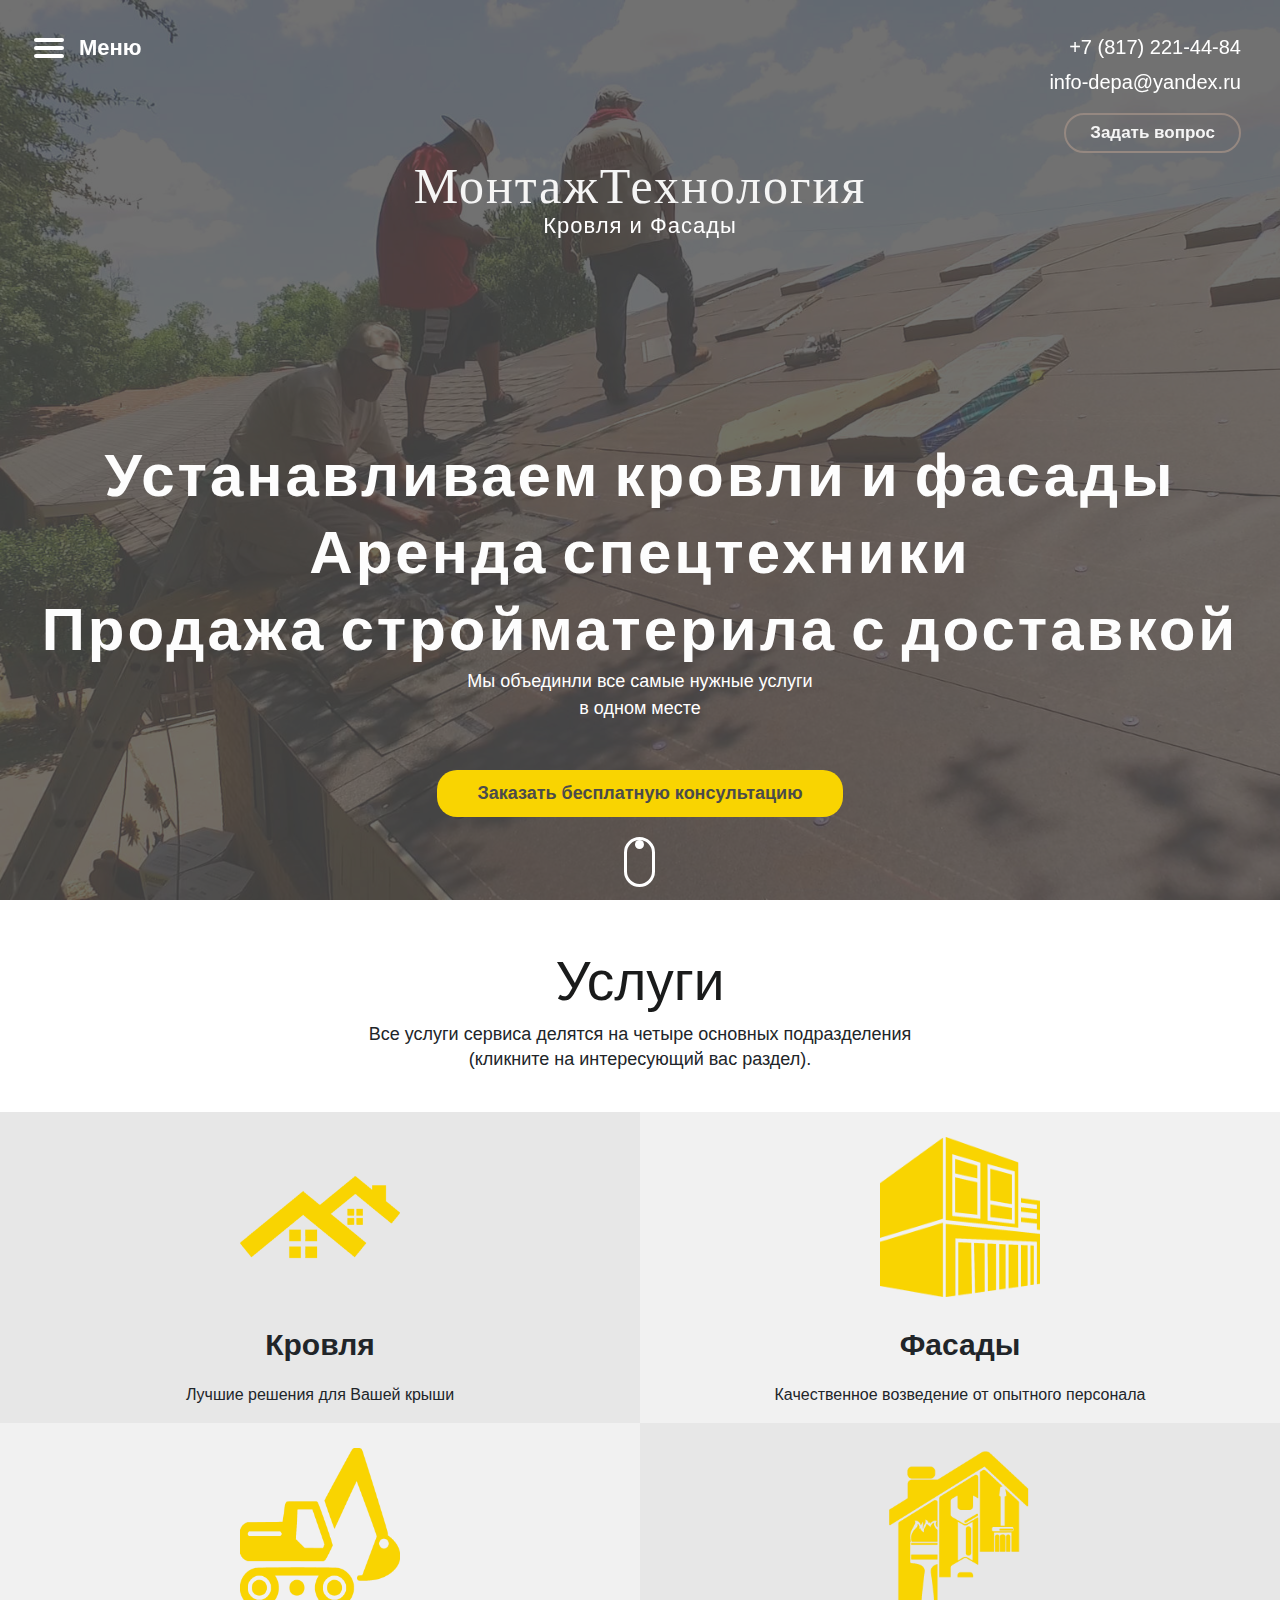
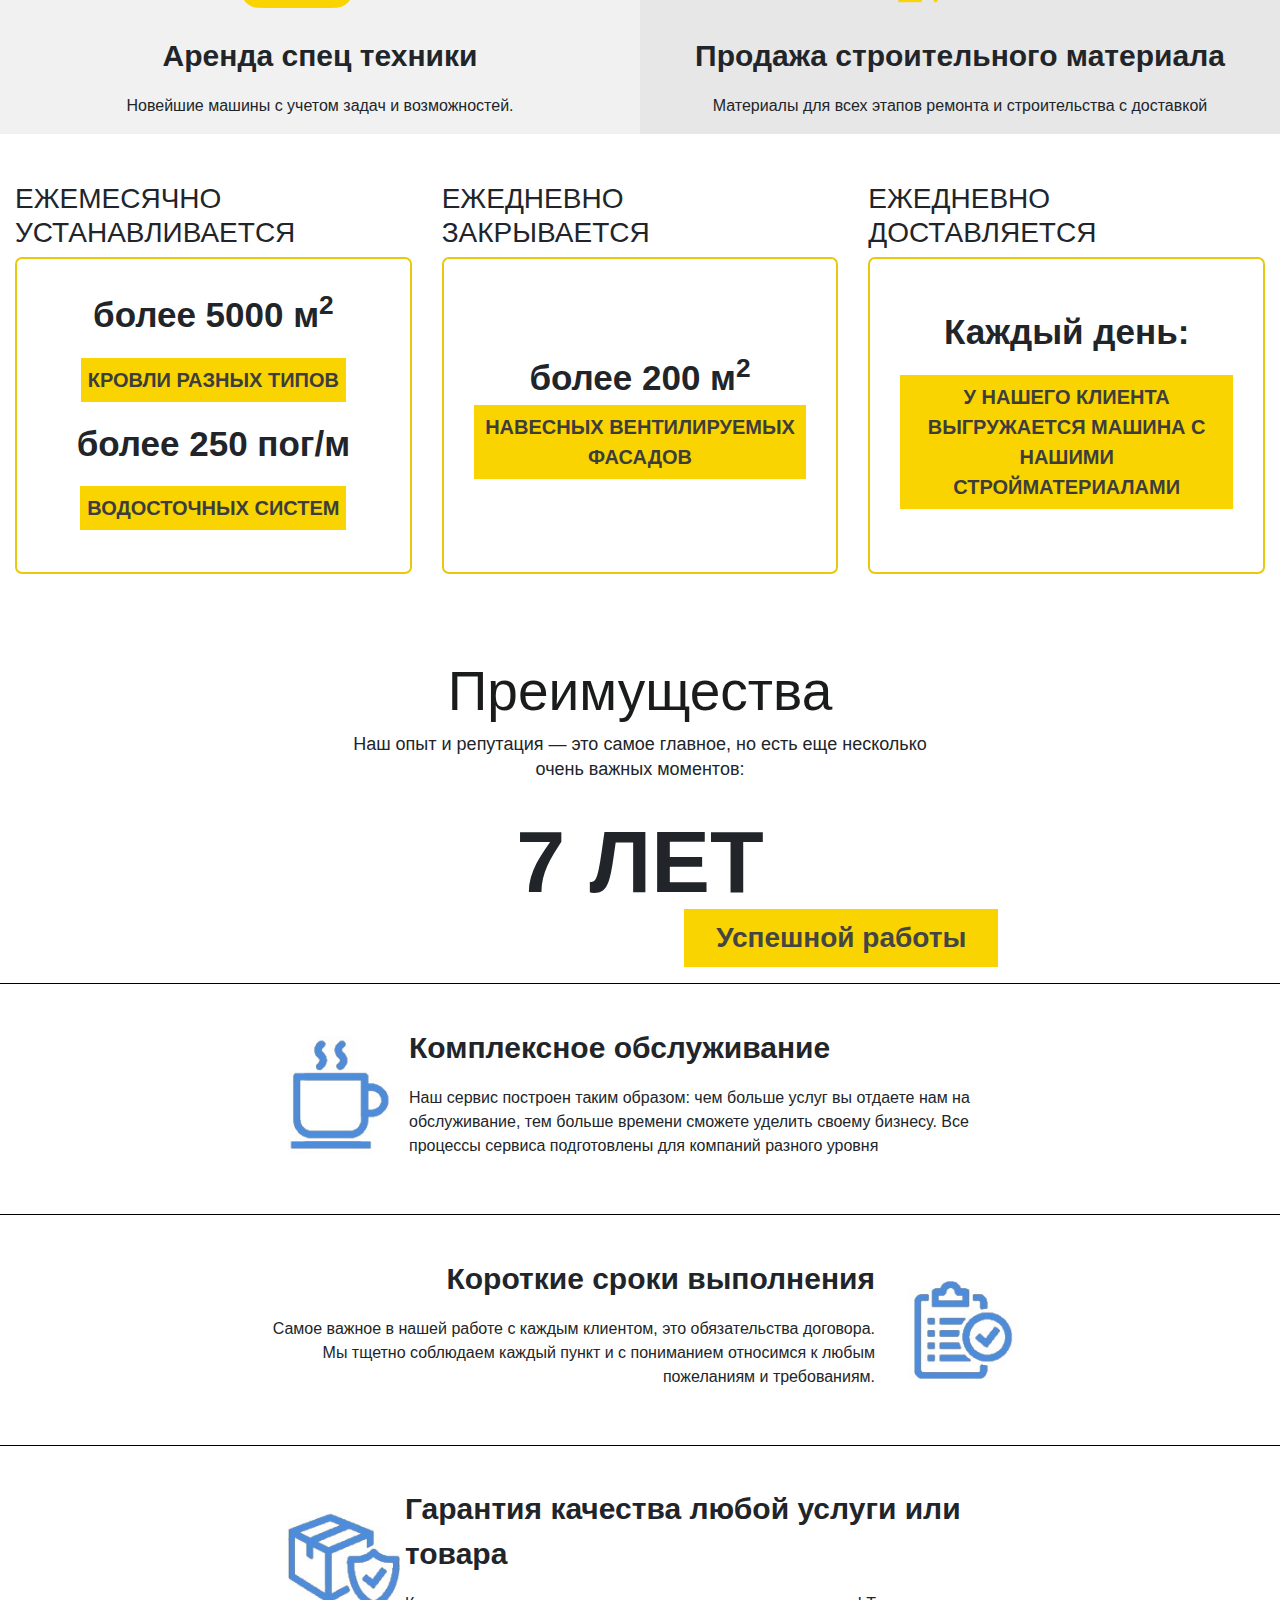
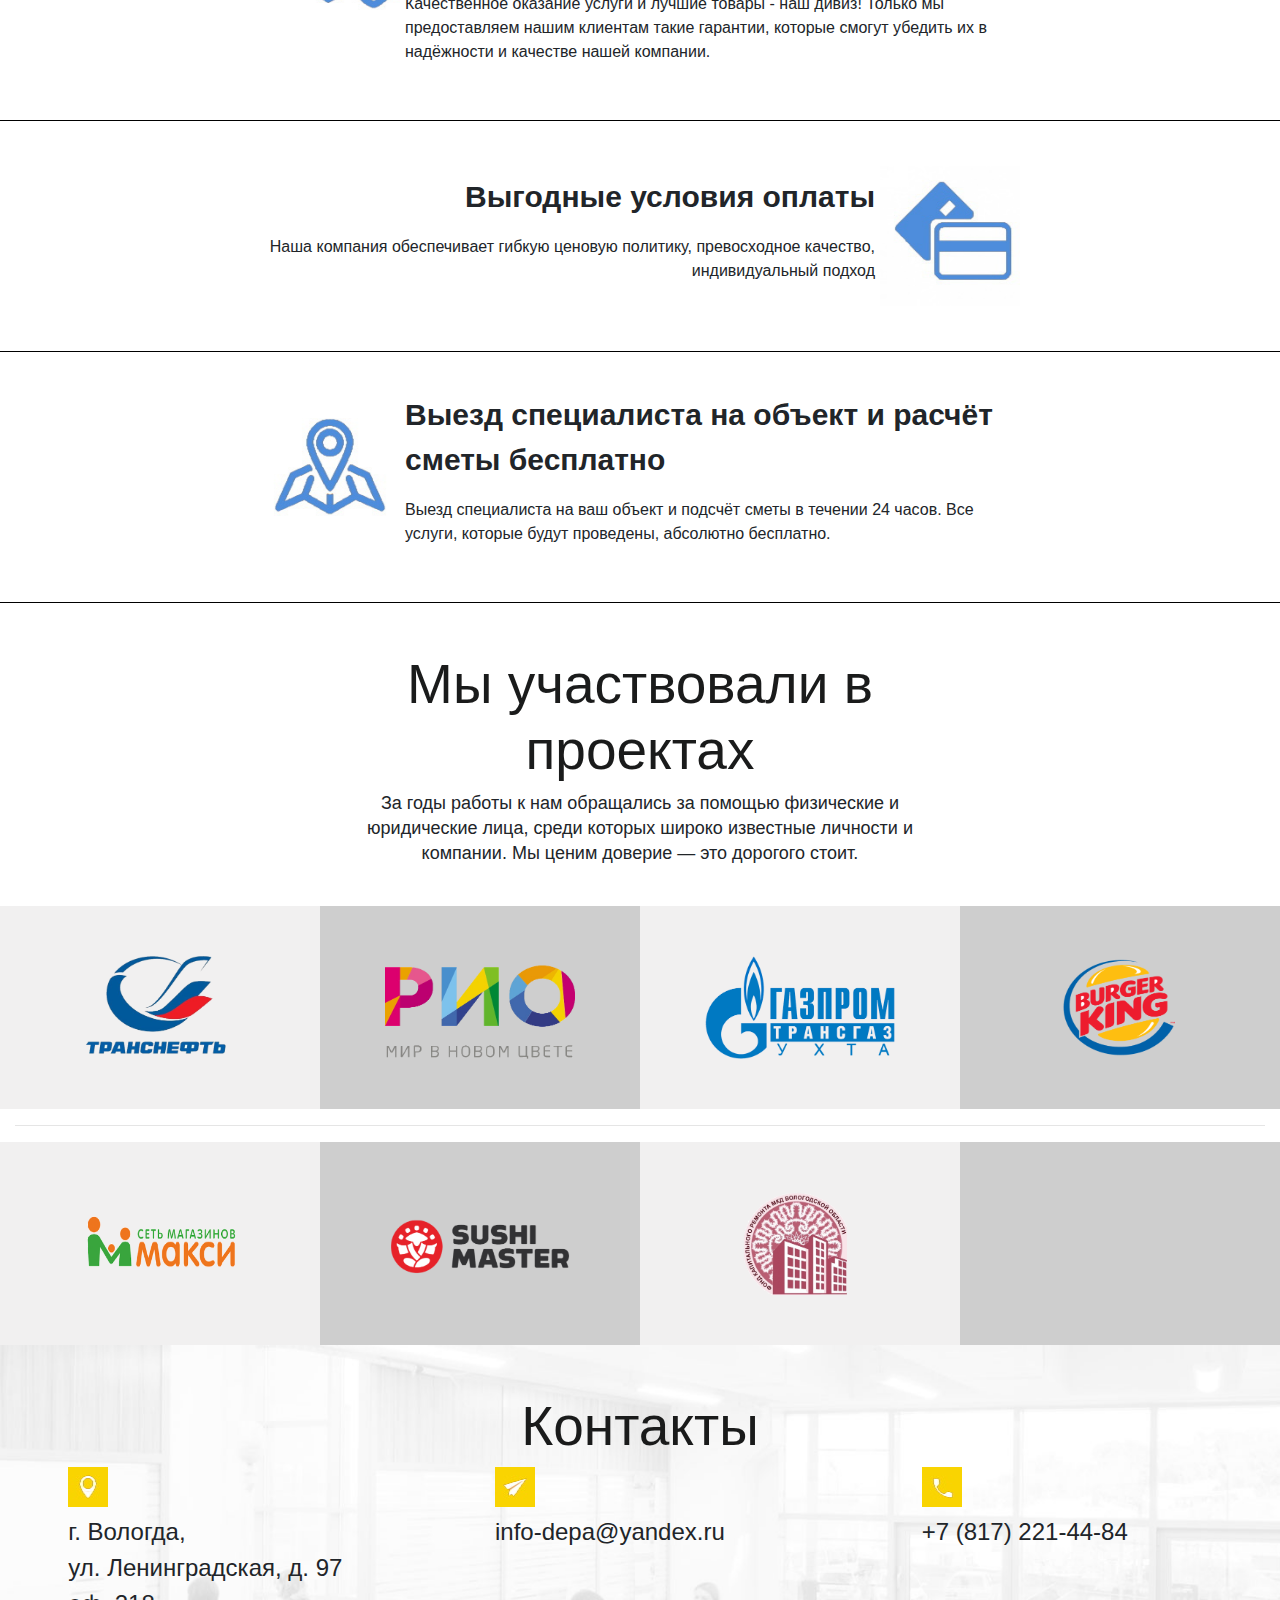
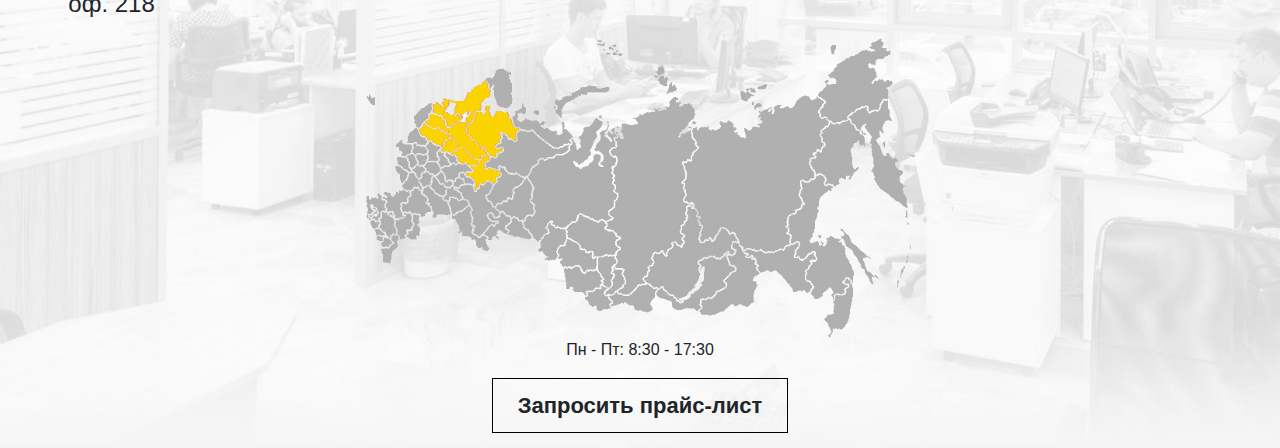
==== index.html @ 4386c9dc "Initial commit" ====
<!DOCTYPE html>
<html lang="ru"> 
<head>
    <meta charset="UTF-8">
    <meta name="viewport" content="width=device-width, initial-scale=1.0">
    <link rel="stylesheet" href="style.css">
    <link rel="stylesheet" href="bootstrap/css/bootstrap.min.css">
    <link rel="stylesheet" href="header.css">
    <link rel="stylesheet" href="footer.css">
    <title>МонтажТехнология</title>
</head>
<body>
    
    <div class="leftMenu">
        <nav class="navbar-dark">
            <div class="container-fluid">
                <div class="row px-3">
                    <div class="col-md-6 col-3 d-flex flex-row pl-0">
                        <div class="camburger">
                            <div class="line"></div>
                            <div class="line"></div>
                            <div class="line"></div>
                        </div>
                        <div class="mb-auto" id="menu1"></div>
                    </div>
                    <div class="col-md-6 col-9 text-right pt-2 pr-0">
                        <p class="number">+7 (999) 111-11-11</p>
                        <p class="email">example@mail.ru</p>
                    </div>
                </div>
                <div class="row">
                    <div class="col-12 text-center pt-3">
                        <p class="logo">Монтаж<wbr>Технология</p>
                    </div>
                </div>
            </div>
        </nav>
        <div class="container-fluid outMenu">
            <div class="row">
                <div class="col-12 d-flex justify-content-center">
                    <ul class="listMenu">
                        <li>Услуги</li>
                        <li>&#8226;</li>
                        <li>Компания</li>
                        <li>&#8226;</li>
                        <li>Подкасты</li>
                        <li>&#8226;</li>
                        <li>Статьи</li>
                        <li>&#8226;</li>
                        <li>Контакты</li>
                    </ul>
                </div>
            </div>
        </div>
    </div>

    <nav class="navbar-dark fixed-top p-4" id="padding5">
        <div class="container-fluid">
            <div class="row">
                <div class="col-xl-4 col-3 d-flex flex-row pl-0">
                    <div class="camburger">
                        <div class="line"></div>
                        <div class="line"></div>
                        <div class="line"></div>
                    </div>
                    <div id="menu2">Меню</div>
                </div>
                <div class="col-xl-4 col-4 text-center d-flex" id="showBlock">
                    <p class="logo text-dark my-auto" id="showLogo">МонтажТехнология</p>
                </div>
                <div class="col-xl-4 col-9 text-right pt-2 d-flex flex-column justify-content-end" id="contact1">
                    <p class="number">+7 (817) 221-44-84</p>
                    <p class="email">info-depa@yandex.ru</p>
                    <div><div class="question ml-3">Задать вопрос</div></div>
                </div>
            </div>
            <div class="row">
                <div class="col-12 text-center pt-3">
                    <p class="logo" id="logo">Монтаж<wbr>Технология</p>
                    <small id="smallText">Кровля и Фасады</small>
                </div>
            </div>
        </div>
    </nav>
    
    <div class="container-fluid">
        <div class="row">
            <div class="col-md-12 mainFon">
                <div class="grayFon d-flex">
                    <div class="mt-auto mx-auto d-flex flex-column">
                        <h1 class="mainText">Устанавливаем кровли и фасады</h1>
                        <h1 class="mainText">Аренда спецтехники</h1>
                        <h1 class="mainText">Продажа стройматерила с доставкой</h1>
                        <small>Мы объединли все самые нужные услуги <br> в одном месте</small>
                        <div class="callBack mx-auto mt-5">Заказать бесплатную консультацию</div>
                        <div class="tigle mx-auto"><div class="tigleIn"></div></div>
                    </div>
                </div>
            </div>
        </div>
    </div>

<div class="container-fluid pt-5" id="tigleTarget">
    <div class="row justify-content-center pb-4">
        <div class="col-md-6">
            <h2 class="section">Услуги</h2>
            <p>Все услуги сервиса делятся на четыре основных подразделения <br>(кликните на интересующий вас раздел).</p>
        </div>
    </div>
    <div class="row">
        <div class="col-md-6 grayBlock1">
            <img src="img/serv4.png" alt="">
            <p class="titleGrayBlock">Кровля</p>
            <p>Лучшие решения для Вашей крыши</p>
            <a href="#" class="blockLink"></a>
        </div>
        <div class="col-md-6 grayBlock2">
            <img src="img/serv3.png" alt="">
            <p class="titleGrayBlock">Фасады</p>
            <p>Качественное возведение от опытного персонала</p>
            <a href="#" class="blockLink"></a>
        </div>
    </div>
    <div class="row">
        <div class="col-md-6 grayBlock2">
            <img src="img/serv1.png" alt="">
            <p class="titleGrayBlock">Аренда спец техники</p>
            <p>Новейшие машины с учетом задач и возможностей.</p>
            <a href="#" class="blockLink"></a>
        </div>
        <div class="col-md-6 grayBlock1">
            <img src="img/serv2.png" alt="">
            <p class="titleGrayBlock">Продажа строительного материала</p>
            <p>Материалы для всех этапов ремонта и строительства с доставкой</p>
            <a href="#" class="blockLink"></a>
        </div>
    </div>
</div>

<div class="container-fluid pt-5">
    <div class="row justify-content-center">
        <div class="col-xl-4 pb-4">
            <h3>ЕЖЕМЕСЯЧНО <br> УСТАНАВЛИВАЕТСЯ</h3>
            <div class="blockInfo">
                <div><p class="textInfo">более 5000 м<sup>2</sup></p>
                <p class="textInfoBlock">КРОВЛИ РАЗНЫХ ТИПОВ</p>
                <p class="textInfo">более 250 пог/м</p>
                <p class="textInfoBlock">ВОДОСТОЧНЫХ СИСТЕМ</p></div>
            </div>
        </div>
        <div class="col-xl-4 pb-4">
            <h3>ЕЖЕДНЕВНО <br> ЗАКРЫВАЕТСЯ</h3>
            <div class="blockInfo">
                <div><p class="textInfo my-auto">более 200 м<sup>2</sup></p>
                <p class="textInfoBlock my-auto">НАВЕСНЫХ ВЕНТИЛИРУЕМЫХ ФАСАДОВ</p></div>
            </div>
        </div>
        <div class="col-xl-4 pb-4">
            <h3>ЕЖЕДНЕВНО <br> ДОСТАВЛЯЕТСЯ</h3>
            <div class="blockInfo">
                <div><p class="textInfo">Каждый день:</p>
                <p class="textInfoBlock">У НАШЕГО КЛИЕНТА ВЫГРУЖАЕТСЯ МАШИНА С НАШИМИ СТРОЙМАТЕРИАЛАМИ</p></div>
            </div>
        </div>
    </div>
</div>

<div class="container-fluid pt-2">
    <div class="row justify-content-center pb-4 pt-5">
        <div class="col-md-6"><h2 class="section">Преимущества</h2>
        <p>Наш опыт и репутация — это самое главное, но есть еще
        несколько очень важных моментов:</p></div>
    </div>
    <div class="row justify-content-center">
        <div class="col-md-7 text-right">
            <p class="experienceNumber text-center">7 ЛЕТ</p>
            <p class="experienceGood">Успешной работы</p>
            <!-- <p class="experienceText"><span class="experienceBold">Наш опыт и знания</span> - это самое главное, <br> но есть ещё несколько очень <span class="experienceBold">важных моментов:</span></p> -->
        </div>
    </div>
    <div class="row justify-content-center lineBlock">
        <div class="col-lg-8 d-flex flex-row">
            <img src="img/ico6.jpg" class="ico mr-auto" alt="Первое преимущество">
            <div class="my-auto pl-1">
                <p class="textIco">Комплексное обслуживание</p>
                <p>Наш сервис построен таким образом: чем больше услуг вы отдаете нам на обслуживание, тем больше времени сможете уделить своему бизнесу. Все процессы сервиса подготовлены для компаний разного уровня</p>  
            </div>
        </div>
    </div>
    <div class="row justify-content-center lineBlock">
        <div class="col-lg-8 col-12 d-flex flex-row justify-content-end" id="ico1">
            <div class="my-auto text-right">
                <p class="textIco">Короткие сроки выполнения</p>
                <p>Самое важное в нашей работе с каждым клиентом, это обязательства договора. Мы тщетно соблюдаем каждый пункт и с пониманием относимся к любым пожеланиям и требованиям.</p>      
            </div>
            <img src="img/ico3.jpg" class="ico" alt="Первое преимущество">
        </div>
    </div>
    <div class="row justify-content-center lineBlock">
        <div class="col-lg-8 d-flex flex-row">
            <img src="img/ico4.jpg" class="ico mr-auto" alt="Первое преимущество">
            <div class="my-auto">
                <p class="textIco">Гарантия качества любой услуги или товара</p>
                <p>Качественное оказание услуги и лучшие товары - наш дивиз! Только мы предоставляем нашим клиентам такие гарантии, которые смогут убедить их в надёжности и качестве нашей компании.</p>  
            </div>
        </div>
    </div>
    <div class="row justify-content-center lineBlock">
        <div class="col-lg-8 d-flex flex-row justify-content-end" id="ico2">
            <div class="my-auto text-right">
                <p class="textIco">Выгодные условия оплаты</p>
                <p>Наша компания обеспечивает гибкую ценовую политику, превосходное качество, индивидуальный подход</p>    
            </div>
            <img src="img/ico5.jpg" class="ico" alt="Первое преимущество">
        </div>
    </div>
        <div class="row justify-content-center lineBlock">
        <div class="col-lg-8 d-flex flex-row">
            <img src="img/ico1.jpg" class="ico mr-auto" alt="Первое преимущество">
            <div class="my-auto text-left">
                <p class="textIco">Выезд специалиста на объект и расчёт сметы бесплатно</p>
                <p>Выезд специалиста на ваш объект и подсчёт сметы в течении 24 часов. Все услуги, которые будут проведены, абсолютно бесплатно.</p>  
            </div>
        </div>
    </div>
</div>
<div class="container-fluid pt-5">
    <div class="row justify-content-center pb-4">
        <div class="col-lg-6 col-11">
                <h2 class="section">Мы участвовали в проектах</h2>
                <p>За годы работы к нам обращались за помощью физические
                        и юридические лица, среди которых широко известные личности
                        и компании. Мы ценим доверие — это дорогого стоит.</p>
        </div>
    </div>
    <div class="row rowPartner">
        <div class="col-md-3 text-center grayBlock10">
            <img src="img/service1.png" alt="партнёр первый" class="partner">
        </div>
        <div class="col-md-3 text-center grayBlock20">
            <img src="img/service3.png" alt="партнёр первый" class="partner">
        </div>
        <div class="col-md-3 text-center grayBlock10">
            <img src="img/service2.png" alt="партнёр первый" class="partner">
        </div>
        <div class="col-md-3 text-center grayBlock20">
            <img src="img/service5.png" alt="партнёр первый" class="partner">
        </div>
    </div>
    <hr>
    <div class="row rowPartner">
        <div class="col-md-3 text-center grayBlock10">
            <img src="img/service6.png" alt="партнёр первый" class="partner">
        </div>
        <div class="col-md-3 text-center grayBlock20">
            <img src="img/service7.png" alt="партнёр первый" class="partner">
        </div>
        <div class="col-md-3 text-center grayBlock10">
            <img src="img/service8.png" alt="партнёр первый" class="partner">
        </div>
        <div class="col-md-3 text-center grayBlock20">
        </div>
    </div>
</div>

<!-- <div class="container-fluid pt-2">
    <div class="row mapCity d-flex">
        <div class="col-md-12 text-center d-flex">
            <img src="img/map.png" width="60%" alt="">
            <p class="textMapCity m-auto">Более чем в <span class="boldMapCity">37</span> городах России <br> используют нашу продукцию</p>        
        </div>
    </div>
</div> -->

<div class="container-fluid pt-5" id="contact">
    <div class="row justify-content-center">
        <div class="col-md-6">
            <h2 class="section">Контакты</h2>
        </div>
    </div>
    <div class="row justify-content-around">
        <div class="col-md-3 contactInfo">
            <img src="img/icoContact1.jpg" alt="">
            <p>г. Вологда, <br> ул. Ленинградская, д. 97 оф. 218</p>
        </div>
        <div class="col-md-3 contactInfo">
            <img src="img/icoContact2.jpg" alt="">
            <p>info-depa@yandex.ru</p>
        </div>
        <div class="col-md-3 contactInfo">
            <img src="img/icoContact3.jpg" alt="">
            <p>+7 (817) 221-44-84</p>
        </div>
        <div class="row w-100 footerImg">
        </div>
        <div class="row mx-auto flex-column text-center"> 
            <p>Пн - Пт:  8:30 - 17:30</p>
            <div class="priceList">Запросить прайс-лист</div>
        </div>
    </div>
</div>
    <script src="jquery-1.11.0.js"></script>
    <script src="bootstrap/js/bootstrap.min.js"></script>
    <script src="script.js"></script>
    <script src="//code-ya.jivosite.com/widget/XdLrOUuqMe" async></script>
</body>
</html>
---- style.css ----

---- header.css ----
.navBlack{
    background-color: rgb(245, 245, 245);
    box-shadow: 0px 4px 14px -3px rgba(0,0,0,0.75);
}
.mainFon{
    height: 100vh;
    width: 100%;
    background: url('img/gf.jpg');
    background-size: cover;
    background-position-x: center;
    padding: 0px;
}
.grayFon{
    background-color: rgba(78, 78, 78, 0.8);
    width: 100%;
    height: 100%;
}
.grayFon > div{
    margin-bottom: 1%;
}
nav{
    transition: .6s;
    padding: 6px 0px !important;
}
@import url('https://fonts.googleapis.com/css?family=Comfortaa:700|Yeseva+One&display=swap');
@font-face {
    font-family: Kievit; /* Имя шрифта */
    src: url(Kievit\ Extrabold\ SC[1].ttf); /* Путь к файлу со шрифтом */
}
.logo{
    color: whitesmoke;
    font-size: 35px !important;
    font-family: 'Yeseva One' !important;
    line-height: 35px;
    letter-spacing: 1.5px;
    margin-bottom: 5px;
}
.logo + small{
    color: white;
    font-size: 22px;
    padding: 0px;
    letter-spacing: 1px;
}
.mainText{
    color: #FDFDFD;
    font-size: 30px;
    font-family: Kievit,Helvetica,Arial;
    text-align: center;
    font-weight: 700;
    margin: 0px;
    padding: 6px 0px !important;
    line-height: 30px;
}
.mainText + small{
    color: white;
    text-align: center;
    font-size: 18px;
}
.callBack{
    text-align: center;
    display: inline;
    background-color: #F9D401;
    padding: 10px 20px;
    border-radius: 20px;
    color: rgb(75, 75, 75);
    cursor: pointer;
    transition: .6s;
    font-size: 18px !important;
    font-weight: 700;
}
.callBack:hover{
    background-color: rgb(248, 233, 147);
}
@media(min-width: 700px){
    .mainText{
        font-size: 60px;
        letter-spacing: 3px;
        line-height: 65px;
        padding: 40px 100px;
    }
    .logo{
        font-size: 50px !important;
        letter-spacing: 2px;
    }
    .callBack{
        padding: 10px 40px;
        border-radius: 20px;
        font-size: 20px;
    }
}
.logoDark{
    color: black !important;
}
.logo > span{
    color: #FBF226 !important;
}
.logo > span + wbr + span{
    color: rgb(233, 125, 23) !important;
}
@media(max-width: 1400px){
    .logo{
        font-size: 40px;
    }
}
@media(max-width: 700px){
    .logo{
        font-size: 30px;
    }
}
#firstFon{
    background: url('img/firstFon.jpg');
    background-size: cover;
    height: 100vh;
}
.camburger{
    width: 30px;
    height: 20px;
    margin: 10px;
    cursor: pointer;
}
.line{
    width: 100%;
    height: 4px;
    margin: 4px 0px;
    background-color: white;
    transition: .6s;
    border-radius: 15px;
}
.lineDark{
    background-color: rgb(34, 34, 34);
}
.blackLine{
    background-color: black;
}
.camburger:hover .line:last-child{
    transform: translateY(2px);
}
.camburger:hover .line:first-child{
    transform: translateY(-2px);
}
#menu1, #menu2{
    font-size: 22px;
    font-weight: 600;
    padding-top: 7px;
    color: white;
    padding-left: 5px;
}
.menuDark{
    color: black !important;
}
.number{
    font-size: 22px;
    color: white;
    margin-bottom: 5px !important;
}
.numberDark{
    color: rgb(32, 32, 32);
}
.email{
    font-size: 20px;
    color: white;
}
.question{
    display: inline-block;
    border-radius: 20px;
    border: 2px solid #958881;
    padding: 5px 24px;
    font-size: 16px;
    cursor: pointer;
    transition: .6s;
    background-color: transparent;
    color: whitesmoke;
    font-weight: 600;
}
.questionDark{
    color: rgb(37, 37, 37) !important;
    background-color: #FBF226;
    border: none;
    padding: 6px 25px;
}
@media(max-width: 1350px){
    #showLogo{
        font-size: 40px !important;
    }
    .question{
        font-size: 17px;
    }
    .number{
        font-size: 20px;
    }
    .email{
        font-size: 20px;
    }
}
@media(max-width: 1250px){
    #showLogo{
        font-size: 35px !important;
    }
    .question{
        font-size: 16px;
    }
    .number{
        font-size: 19px;
    }
    .email{
        font-size: 19px;
    }
}
@media(max-width: 600px){
    .question{
        display: inline-block;
        border-radius: 20px;
        border: 2px solid #958881;
        padding: 3px 24px;
        font-size: 14px;
        cursor: pointer;
        transition: .6s;
        background-color: transparent;
        color: whitesmoke;
        font-weight: 600;
    }
    .number{
        font-size: 18px;
        color: white;
        margin-bottom: 5px !important;
    }
    .email{
        font-size: 18px;
        color: white;
    }
}
.question:hover{
    background-color: whitesmoke;
    color: black;
}
.mainTextHeader{
    font-size: 60px;
    letter-spacing: 3px;
    padding-top: 30px;
    color: white;
    font-weight: 600;
    font-family: Kievit;
}
@font-face {
    font-family: "Kievit";
    src: url("Kievit_Extrabold_SC.ttf") format("opentype");
}
.headerBtn{
    display: inline-block !important;
    text-align: center;
    background-color: white;
    border-radius: 15px;
    padding: 5px 25px;
    font-size: 20px;
}
.section{
    color: #1a1b1b;
    font-size: 55px;
    text-align: center;
    font-weight: 400;
}
@media(max-width: 400px){
    .section{
        font-size: 42px;
    }
}
.section + p{
    font-size: 18px;
    line-height: 25px;
    text-align: center;
}
.grayBlock1, .grayBlock10{
    background-color: rgb(231, 231, 231);
    text-align: center;
    position: relative;
    transition: .6s;
}
.grayBlock10{
    background-color: rgb(241, 240, 240);
}

.blockLink{
    position: absolute;
    top: 0px;
    left: 0px;
    width: 100%;
    height: 100%;
}
.grayBlock1:hover,
.grayBlock2:hover{
    background-color: #d4d4d3;
}
.grayBlock2, .grayBlock20{
    background-color: rgb(241, 241, 241);
    text-align: center;
    position: relative;
    transition: .6s;
}
.grayBlock20{
    background-color: rgb(206, 206, 206);
}
.titleGrayBlock{
    font-size: 30px;
    font-weight: 600;
}
.grayBlock2 img,
.grayBlock1 img{
    width: 160px;
    height: 160px;
    margin: 25px;
}
.lineBlock{
    border-top: 1px solid black;
    padding: 40px;
}
.lineBlock:last-child{
    border-bottom: 1px solid black;
}
.ico{
    min-width: 150px;
    max-width: 150px;
    width: 150px;
    min-height: 150px;
    max-height: 150px;
    height: 150px;
    padding: 5px;
    transition: .6s;
}
@media(max-width: 580px){
    .ico{
        min-width: 100px;
        max-width: 100px;
        width: 100px;
        min-height: 100px;
        max-height: 100px;
        height: 100px;
        margin: 5px;
    } 
    .lineBlock{
        border-top: 1px solid black;
        padding: 10px;
    }
}
.textIco{
    font-size: 30px;
    font-weight: 600;
}
.partner{
    width: 100%;
    height: 100%;
    padding: 50px;
}
#contact{
    background: url('img/contact.jpg');
    background-size: cover;
    padding: 15px;
}
.priceList{
    margin: auto;
    border: 1px solid black;
    padding: 10px 25px;
    transition: .7s;
    cursor: pointer;
    font-size: 22px;
    font-weight: 600;
}
.priceList:hover{
    background-color: #F9D401;
}
.blockInfo{
    text-align: center;
    padding: 30px;
    border: 2px solid rgb(233, 200, 16);
    border-radius: 7px;
    height: 80%;
    display: flex;
}
.blockInfo > div{
    margin: auto;
}
.textInfo{
    font-size: 35px;
    font-weight: 700;
}
.textInfoBlock{
    display: inline-block;
    padding: 7px;
    font-size: 20px;
    font-weight: 600;
    background-color: #F9D401;
    color: rgb(61, 61, 61);
}
.experienceNumber{
    font-size: 88px;
    font-weight: 700;
    margin: 0px;
    line-height: 80px;
    padding-bottom: 7px;
}
.experienceGood{
    padding: 8px 32px;
    font-size: 28px;
    font-weight: 700;
    color: rgb(68, 68, 68);
    background-color: #F9D401;
    display: inline-block;
}
.experienceBold{
    font-weight: 600;
}
.experienceText{
    font-size: 32px;
}
.mapCity{
    background: url('img/map.png');
    background-size: contain;
    background-repeat: no-repeat;
    background-position-y: center;
    background-position-x: center;
    height: 400px;
}
.textMapCity{
    font-size: 70px;
}
@media(max-width: 990px){
    .textMapCity{
        font-size: 50px;
        font-weight: 500;
    }
}
@media(max-width: 400px){
    .textMapCity{
        font-size: 40px;
        font-weight: 500;
    }
}
.boldMapCity{
    font-weight: 700;
}
.contactInfo{
    font-size: 24px;
}
.contactInfo p{
    padding-top: 7px;
}
.carousel{
    height: 100vh;
    overflow: hidden;
}
.carousel-item{
    background-size: cover !important;
    height: 100vh;
    width: 100vw;
    background-position-x: center !important;
}
.carousel-item:nth-child(2){
    background-position-x: right !important;
}
.carousel-item:first-child{
    background: url('img/firstFon.jpg');
    background-size: cover;
}
.carousel-item:nth-child(2){
    background: url('img/firstFon1.jpg');
    background-size: cover;
}
.carousel-item:nth-child(3){
    background: url('img/firstFon2.jpg');
    background-size: cover;
}
.carousel-item:nth-child(4){
    background: url('img/firstFon3.jpg');
    background-size: cover;
}
.blockFon{
    width: 100%;
    height: 100%;
    background-color: rgba(0, 0, 0, 0.65);
    display: flex;
    flex-direction: column;
    padding: 0px 0%;
}
.titleMain{
    font-size: 70px;
}
@media(max-width: 800px){
    .titleMain{
        font-size: 50px;
    }
    .blockFon > div > p + p{
        font-size: 18px !important;
    }
    .email{
        display: none;
    }
}
@media(max-width: 400px){
    .titleMain{
        font-size: 50px;
    }
    .blockFon > div{
        margin-top: auto !important;
        margin-bottom: 15% !important;
    }
}
@media(max-width: 400px){
    .titleMain{
        font-size: 25px !important;
        font-weight: 700;
    }
}
.blockFon > div{
    font-family: 'Roboto', sans-serif;
    font-weight: 400;
    font-size: 34px;
    color: white;
    line-height: 1.3;
    margin: auto;
}
.blockFon > div > p + p{
    font-size: 22px;
    font-family: Arial, Helvetica, sans-serif;
    line-height: 1.3;
}
.myBtn{
    color: rgb(75, 75, 75);
    background-color: #F9D401;
    border: 3px solid rgb(184, 119, 22);
    border-radius: 12px;
    text-decoration: none;
    display: inline-block;
    font-family: 'Formular',Arial,sans-serif;
    font-size: 20px;
    text-align: center;
    vertical-align: center;
    font-weight: 700;
    cursor: pointer;
    padding: 15px 30px;
    margin-top: 50px;
    transition: .6s;
    margin-top: 10px;
}
.myBtn:hover{
    text-decoration: none;
    color: white;
    background-color: #ffd622;
}
.blockOutMenu{
    height: 50%;
}
.footerImg{
    background: url('img/map.png');
    background-size: contain;
    background-repeat: no-repeat;
    background-position-x: center;
    width: 100%;
    height: 300px;
}
@media(max-width: 500px){
    .footerImg{
        background: url('img/map.png');
        background-size: contain;
        background-repeat: no-repeat;
        background-position-x: center;
        width: 100%;
        height: 200px;
    }  
}

.leftMenu{
    position: fixed !important;
    top: 0px;
    left: 0px;
    background-color: white;
    z-index: 1;
    transition: 1s;
    transform: translateY(-100%);
    width: 100%;
    height: 100vh;
    overflow: hidden;
    background-color: #FDFDFD;
}
.leftMenuClick{
    transform: translateY(0%);
}
.About{
    background: url('img/menu1.jpg');
    background-size: cover;
    padding: 0px;
}
.About1{
    background: url('img/menu2.jpg');
    background-size: cover;
    padding: 0px;
}
.About2{
    background: url('img/menu3.jpg');
    background-size: cover;
    padding: 0px;
}
.About3{
    background: url('img/menu4.jpg');
    background-size: cover;
    padding: 0px;
}
.outMenuBlack{
    background-color: rgba(0, 0, 0, 0.5);
    width: 100%;
    height: 100%;
    margin: 0px;
    display: flex;
}
.outMenuBlack > div{
    color: white;
    font-size: 50px;
    font-weight: 600;
}
@media(max-width: 700px){
    .outMenuBlack > div{
        color: white;
        font-size: 30px;
    }
}

.listMenu{
    list-style: none;
    padding: 0px;
    text-align: center;
}
.listMenu li{
    font-size: 17px;
    padding: 1px;
    font-weight: 600;
    margin: 0px;
}

@media(min-width: 700px){
    .listMenu li{
        font-size: 24px;
        padding: 3px;
        font-weight: 600;
        margin: 0px;
    }
}

.tigle{
    width: 31px;
    height: 50px;
    border: 3px solid rgb(255, 255, 255);
    margin-top: 20px;
    border-radius: 20px;
    position: relative;
    cursor: pointer;
}

.tigleIn{
    width: 9px;
    height: 9px;
    border-radius: 5px;
    background-color: rgb(255, 255, 255);
    position: absolute;
    left: 8px;
    animation: topBottom 2s ease-in-out infinite;
}

@keyframes topBottom{
    0%{
        top: 2px;
        opacity: 1;
    }
    100%{
        top: 32px;
        opacity: 0;
    }
}
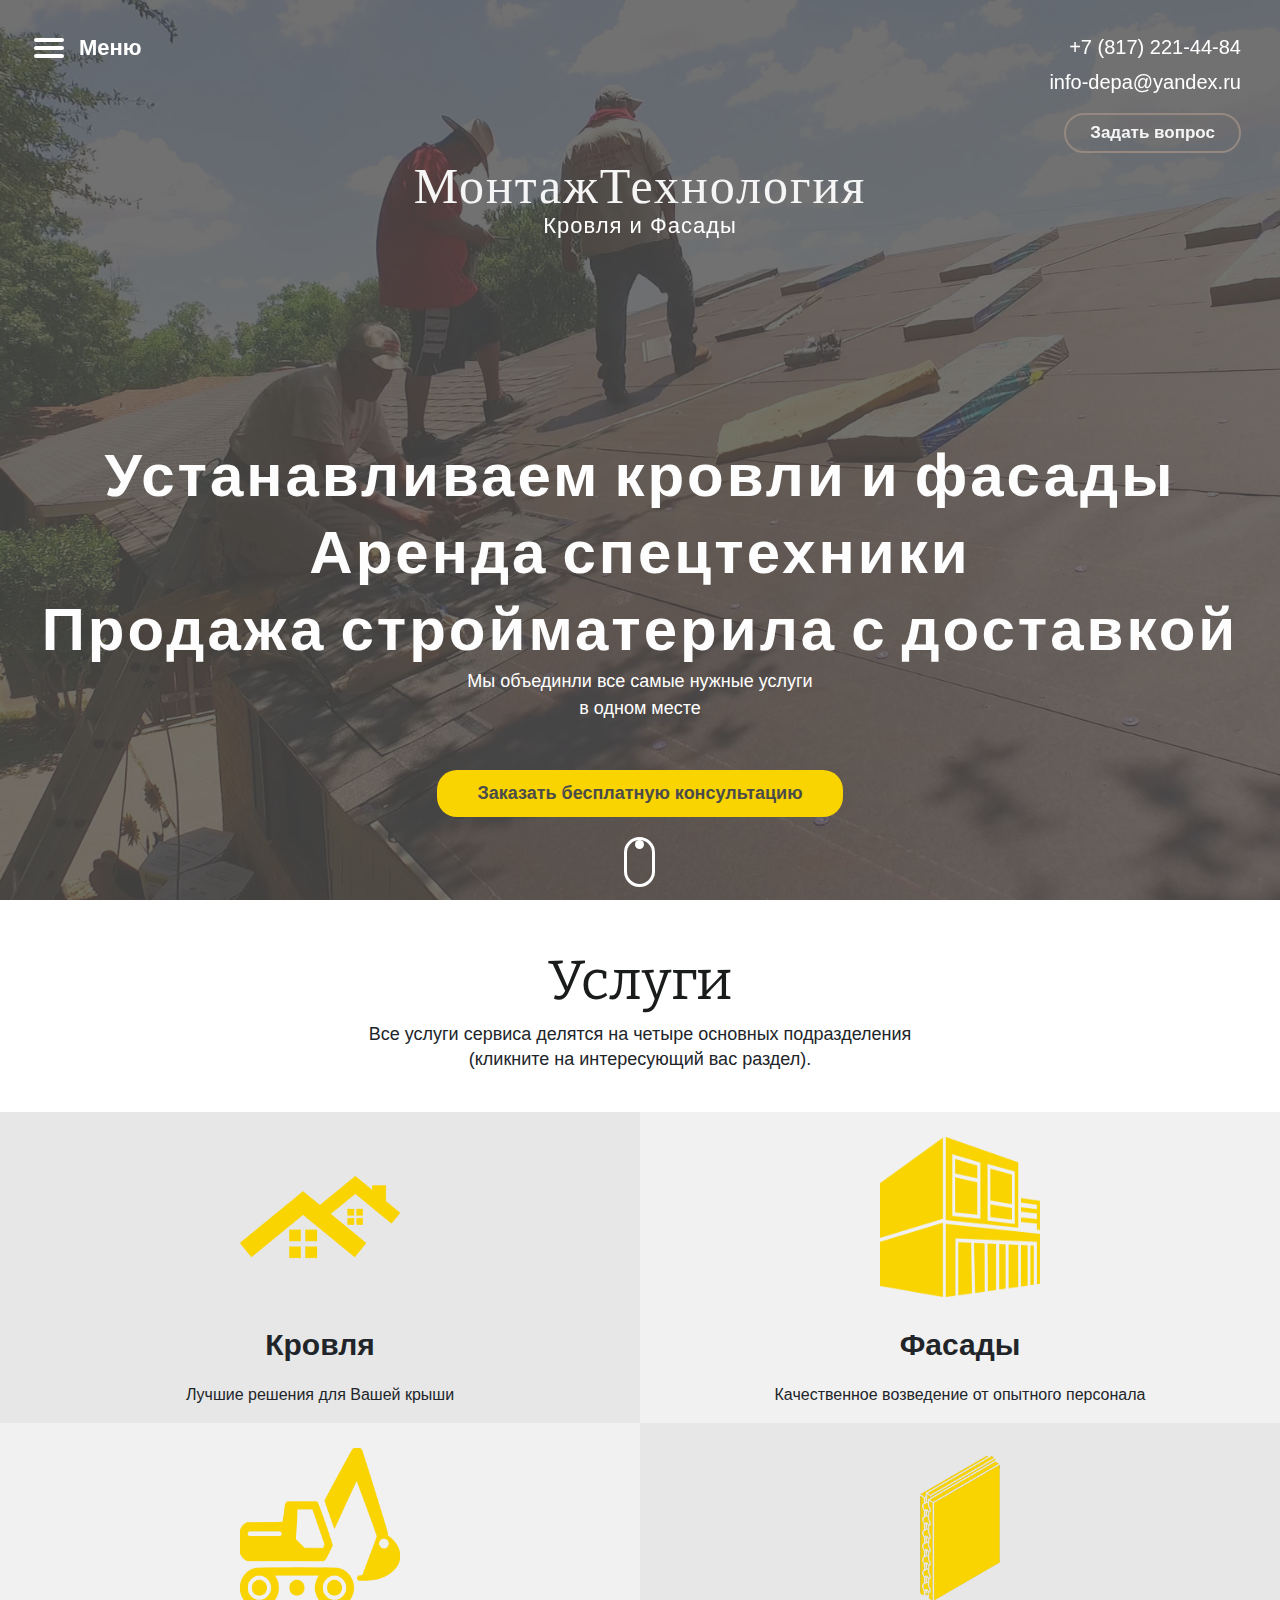
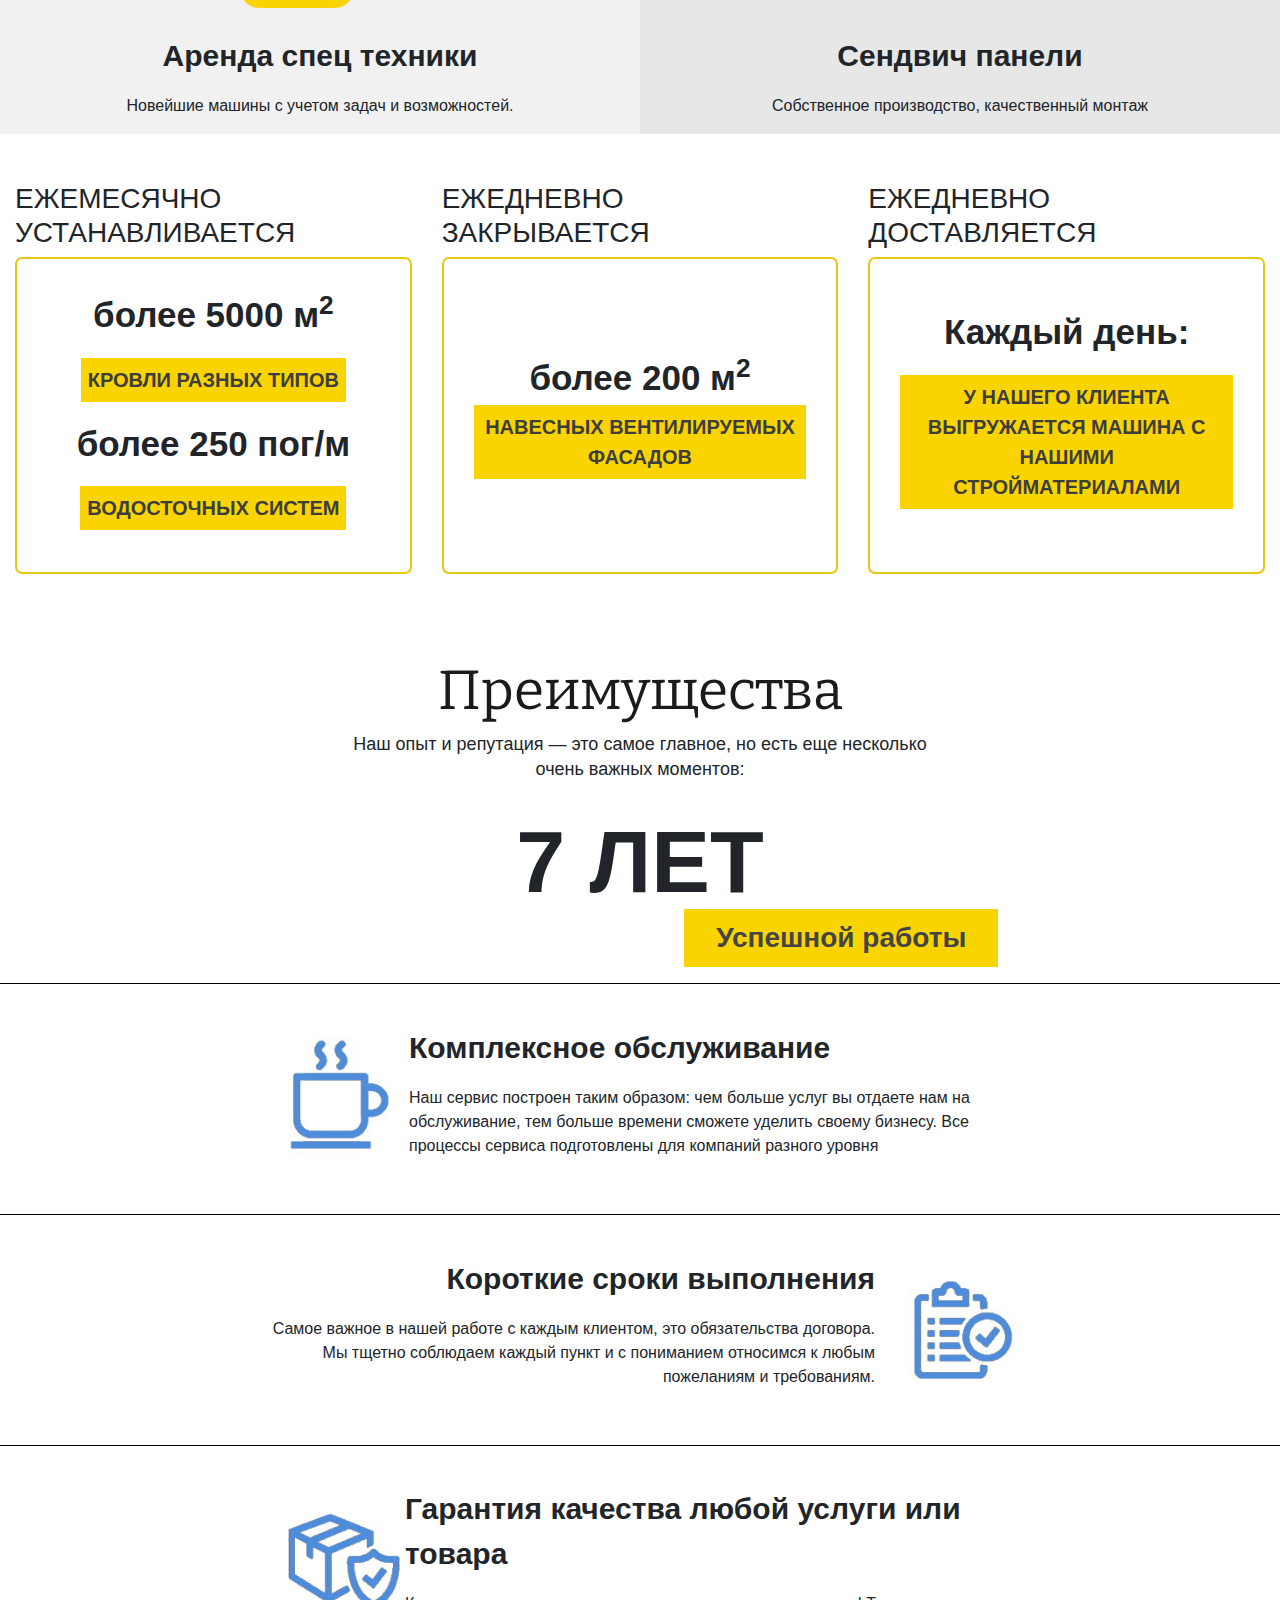
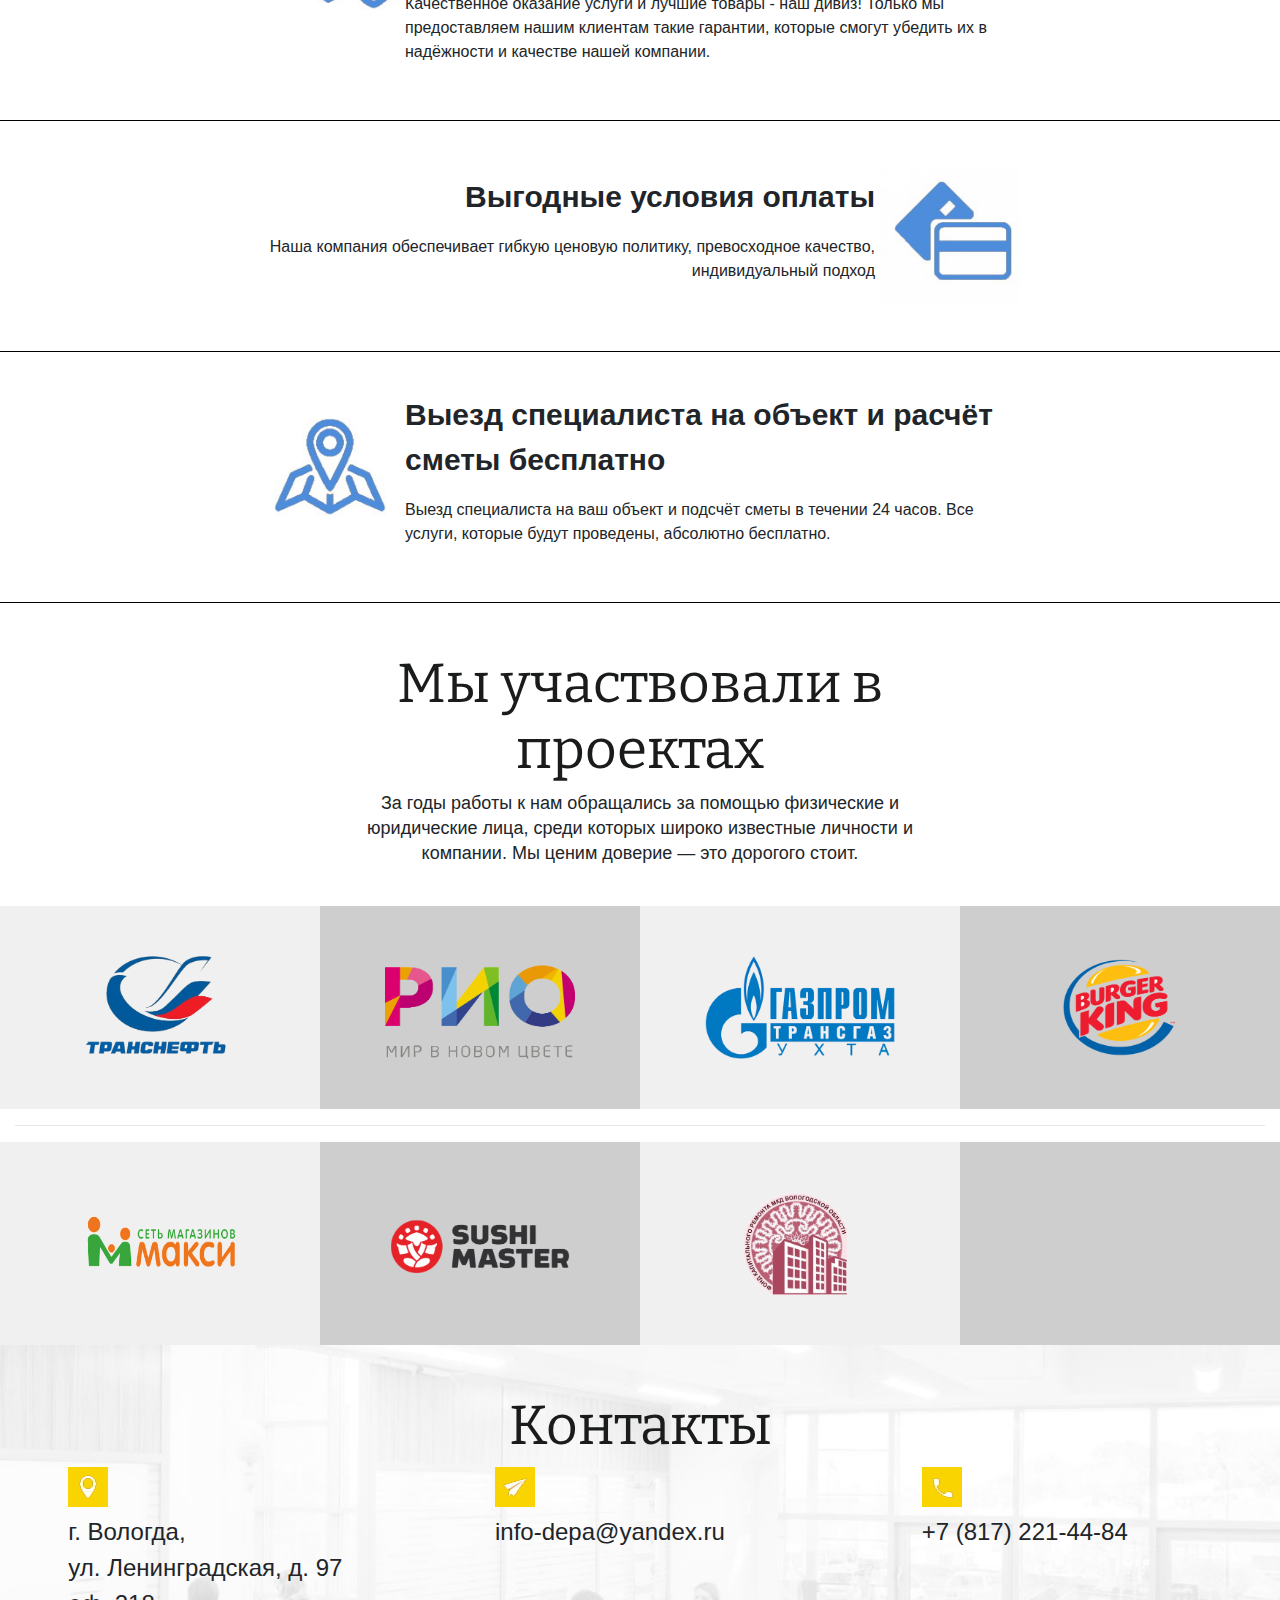
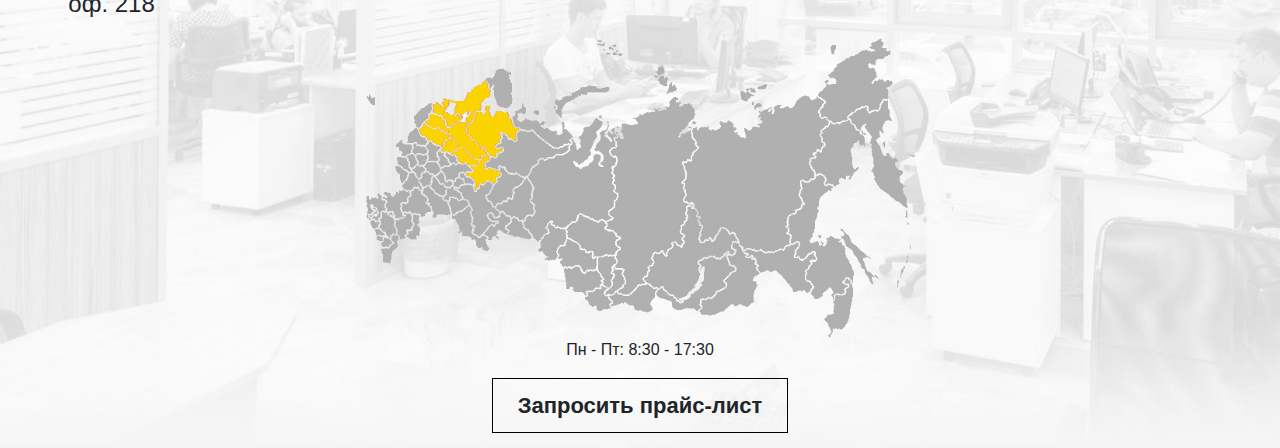
==== commit b35f3504: "general styles and links" ====
--- a/index.html
+++ b/index.html
@@ -3,10 +3,9 @@
 <head>
     <meta charset="UTF-8">
     <meta name="viewport" content="width=device-width, initial-scale=1.0">
-    <link rel="stylesheet" href="style.css">
     <link rel="stylesheet" href="bootstrap/css/bootstrap.min.css">
+    <link rel="stylesheet" href="generalStyle.css">
     <link rel="stylesheet" href="header.css">
-    <link rel="stylesheet" href="footer.css">
     <title>МонтажТехнология</title>
 </head>
 <body>
@@ -39,15 +38,13 @@
             <div class="row">
                 <div class="col-12 d-flex justify-content-center">
                     <ul class="listMenu">
-                        <li>Услуги</li>
+                        <li><a href="roof/index.html">Кровля</a></li>
                         <li>&#8226;</li>
-                        <li>Компания</li>
+                        <li><a href="facade/index.html">Фасады</a></li>
                         <li>&#8226;</li>
-                        <li>Подкасты</li>
+                        <li><a href="special-equipment/index.html">Аренда спец техники</a></li>
                         <li>&#8226;</li>
-                        <li>Статьи</li>
-                        <li>&#8226;</li>
-                        <li>Контакты</li>
+                        <li><a href="material/index.html">Сендвич панели</a></li>
                     </ul>
                 </div>
             </div>
@@ -66,7 +63,7 @@
                     <div id="menu2">Меню</div>
                 </div>
                 <div class="col-xl-4 col-4 text-center d-flex" id="showBlock">
-                    <p class="logo text-dark my-auto" id="showLogo">МонтажТехнология</p>
+                    <a href="#" class="logo text-dark my-auto" id="showLogo">МонтажТехнология</a>
                 </div>
                 <div class="col-xl-4 col-9 text-right pt-2 d-flex flex-column justify-content-end" id="contact1">
                     <p class="number">+7 (817) 221-44-84</p>
@@ -112,13 +109,13 @@
             <img src="img/serv4.png" alt="">
             <p class="titleGrayBlock">Кровля</p>
             <p>Лучшие решения для Вашей крыши</p>
-            <a href="#" class="blockLink"></a>
+            <a href="roof/index.html" class="blockLink"></a>
         </div>
         <div class="col-md-6 grayBlock2">
             <img src="img/serv3.png" alt="">
             <p class="titleGrayBlock">Фасады</p>
             <p>Качественное возведение от опытного персонала</p>
-            <a href="#" class="blockLink"></a>
+            <a href="facade/index.html" class="blockLink"></a>
         </div>
     </div>
     <div class="row">
@@ -126,13 +123,13 @@
             <img src="img/serv1.png" alt="">
             <p class="titleGrayBlock">Аренда спец техники</p>
             <p>Новейшие машины с учетом задач и возможностей.</p>
-            <a href="#" class="blockLink"></a>
+            <a href="special-equipment/index.html" class="blockLink"></a>
         </div>
         <div class="col-md-6 grayBlock1">
             <img src="img/serv2.png" alt="">
-            <p class="titleGrayBlock">Продажа строительного материала</p>
-            <p>Материалы для всех этапов ремонта и строительства с доставкой</p>
-            <a href="#" class="blockLink"></a>
+            <p class="titleGrayBlock">Сендвич панели</p>
+            <p>Собственное производство, качественный монтаж</p>
+            <a href="material/index.html" class="blockLink"></a>
         </div>
     </div>
 </div>
--- a/generalStyle.css
+++ b/generalStyle.css
@@ -0,0 +1,31 @@
+@import url('https://fonts.googleapis.com/css?family=Bitter|Open+Sans|Roboto+Slab&display=swap');
+
+.section{
+    font-family: 'Bitter';
+    color: #1a1b1b;
+    font-size: 55px;
+    text-align: center;
+    font-weight: 400;
+}
+@media(max-width: 400px){
+    .section{
+        font-size: 42px;
+    }
+}
+
+.logo:hover{
+    text-decoration: none;
+}
+
+.listMenu{
+    margin-top: 40px;
+}
+
+.listMenu li a{
+    color: #1a1b1b;
+}
+
+.title1{
+    font-family: 'Bitter';
+}
+
--- a/header.css
+++ b/header.css
@@ -252,17 +252,6 @@
     border-radius: 15px;
     padding: 5px 25px;
     font-size: 20px;
-}
-.section{
-    color: #1a1b1b;
-    font-size: 55px;
-    text-align: center;
-    font-weight: 400;
-}
-@media(max-width: 400px){
-    .section{
-        font-size: 42px;
-    }
 }
 .section + p{
     font-size: 18px;
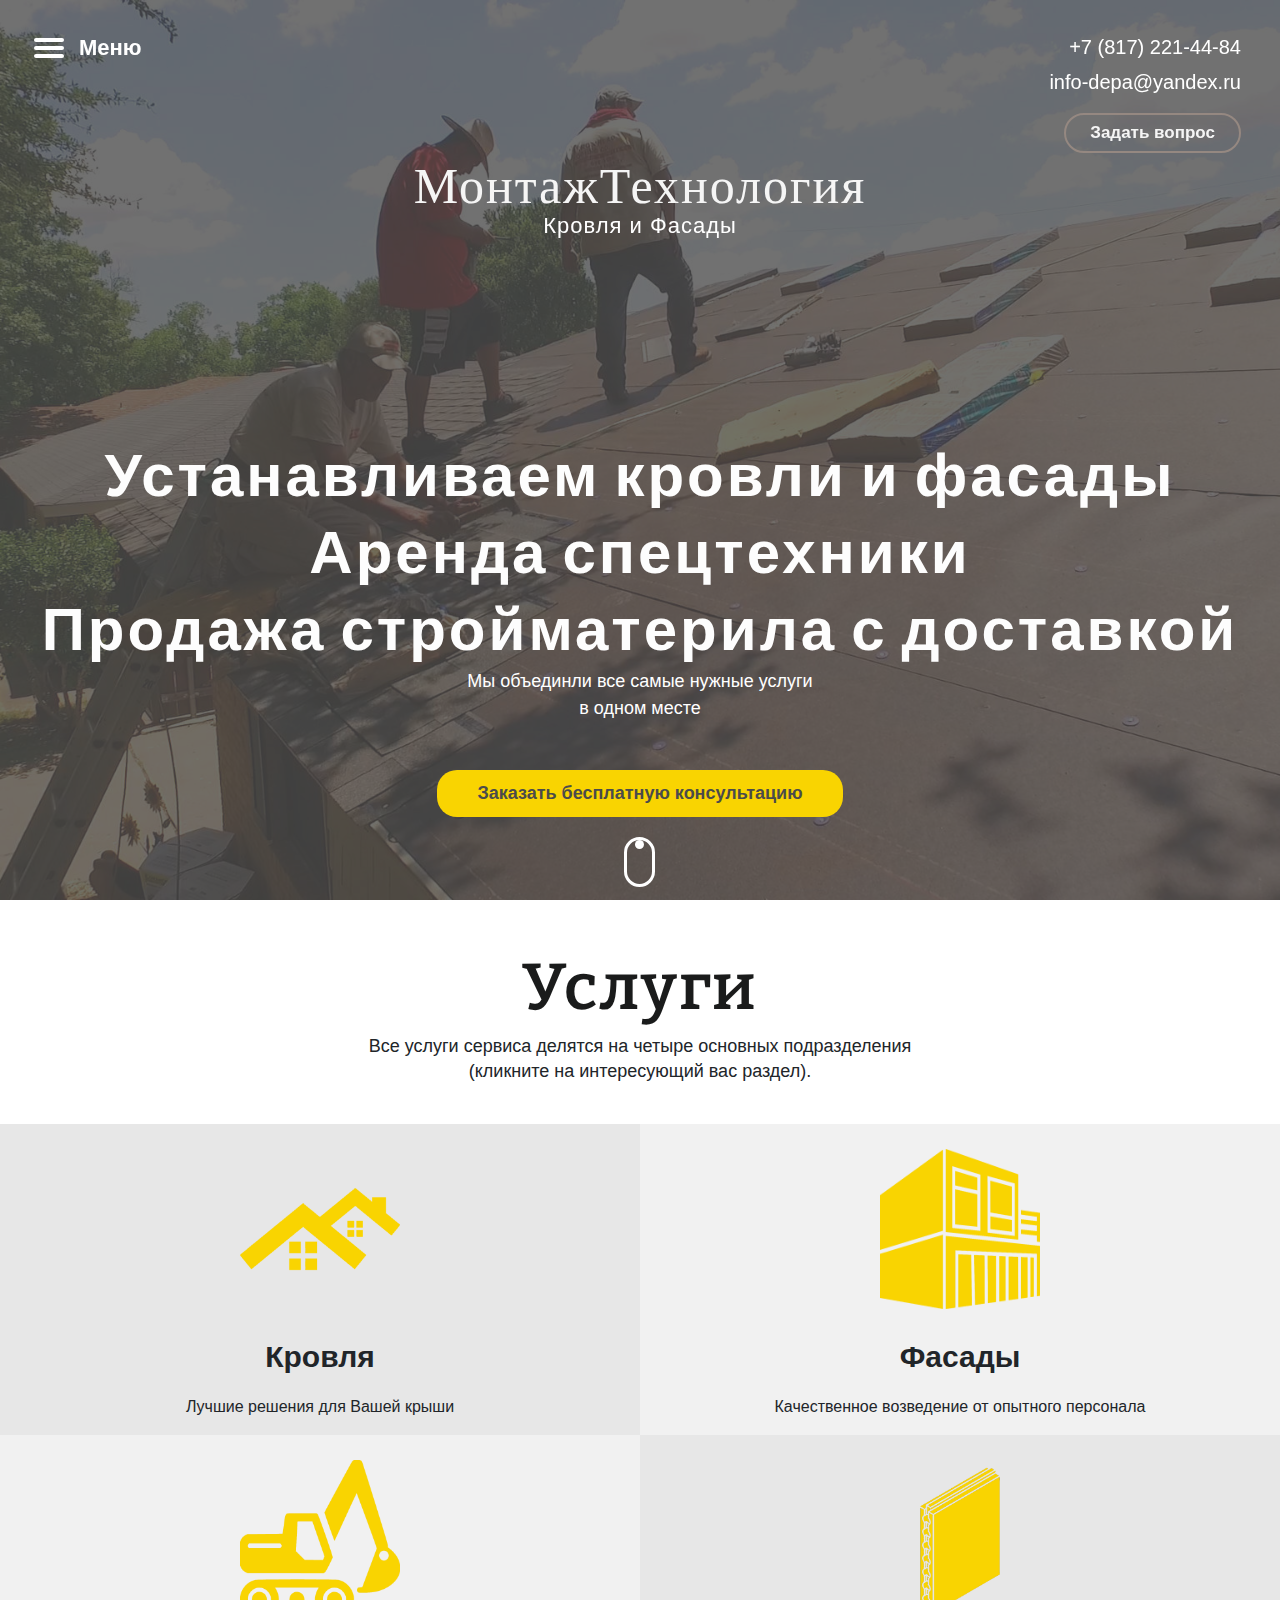
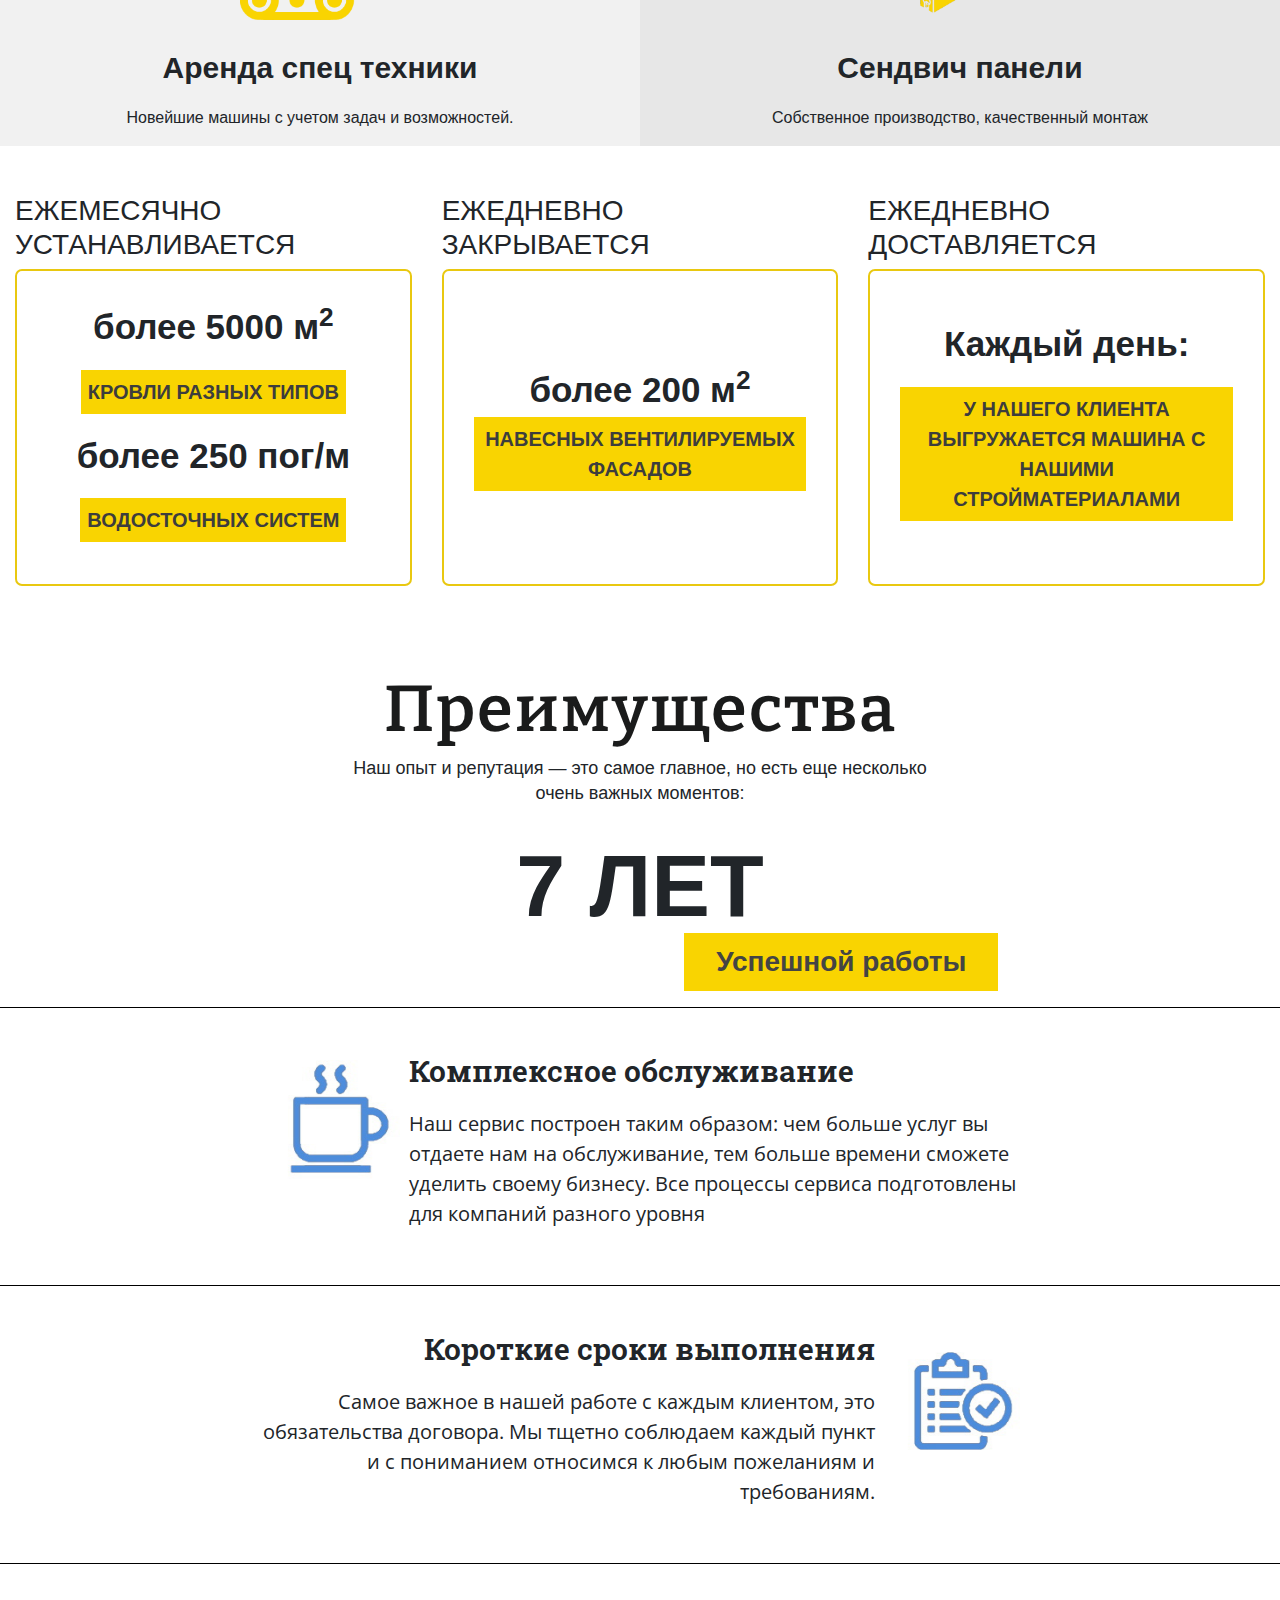
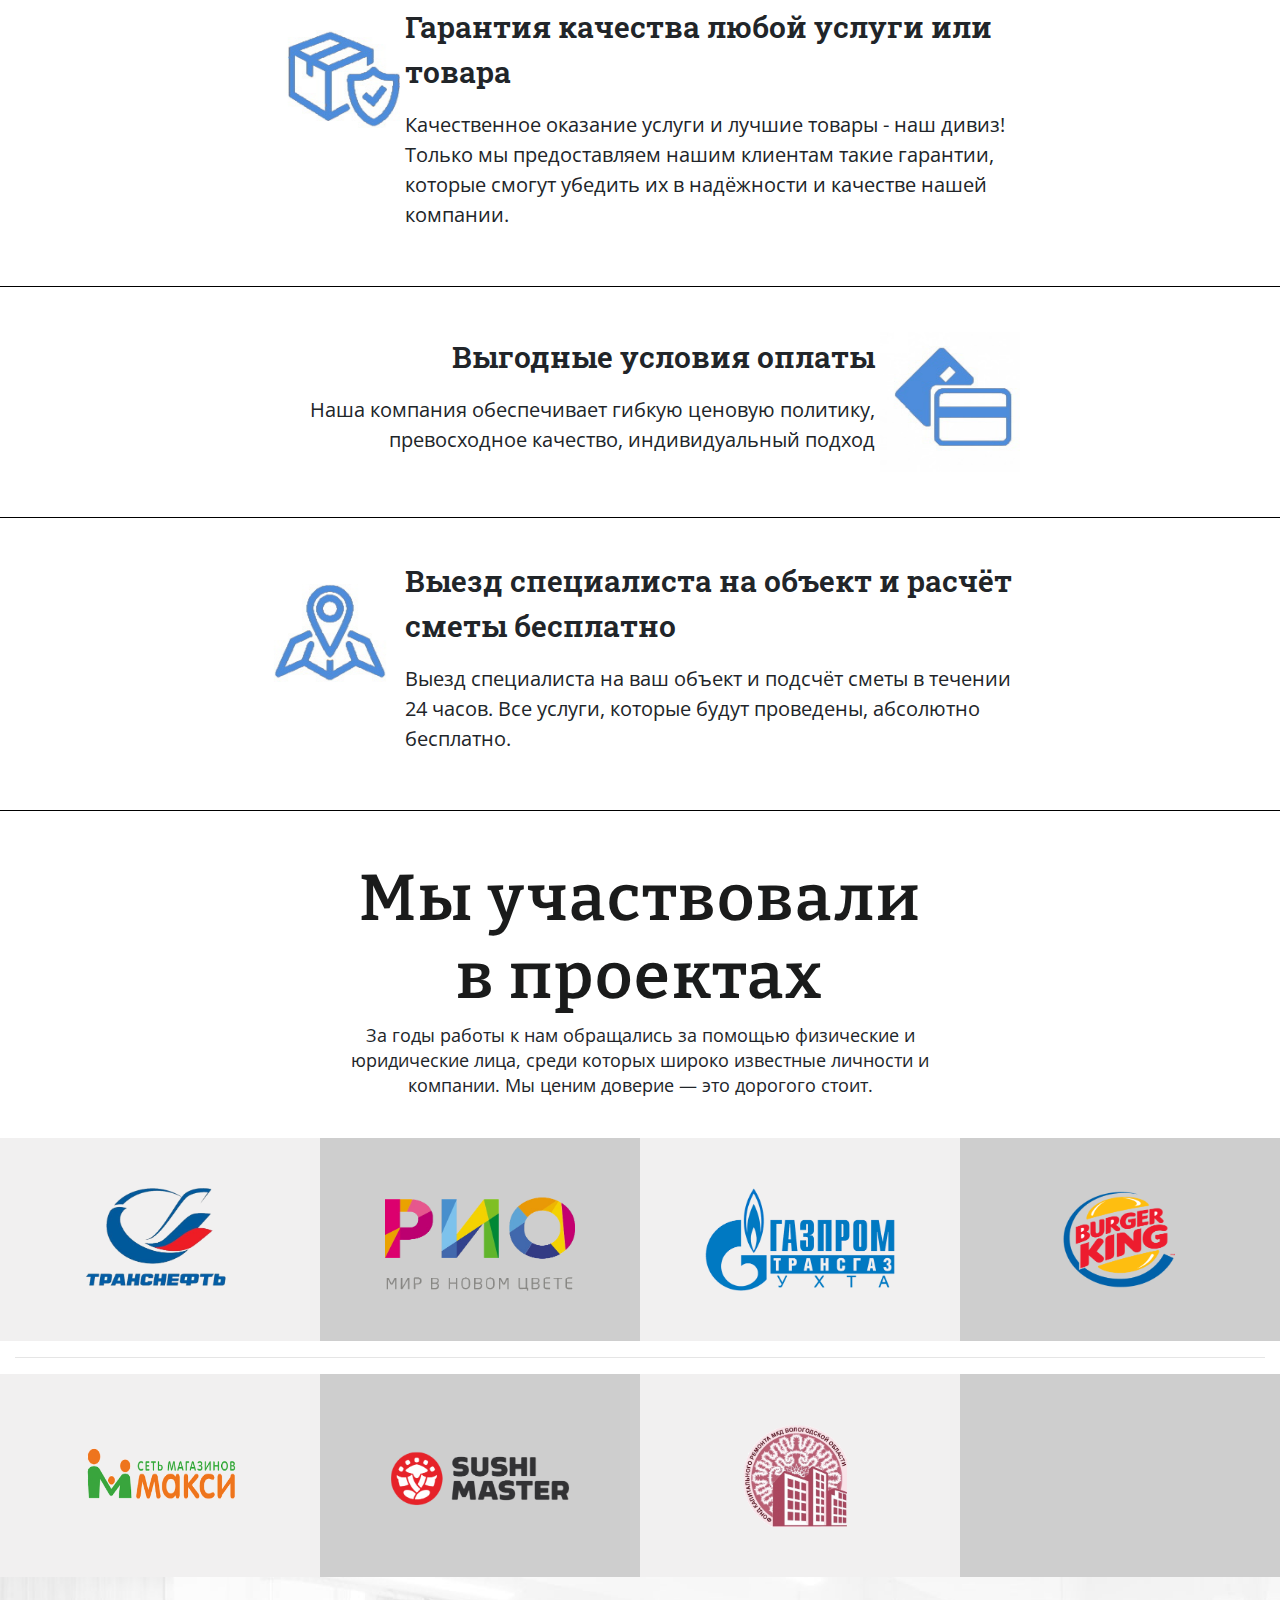
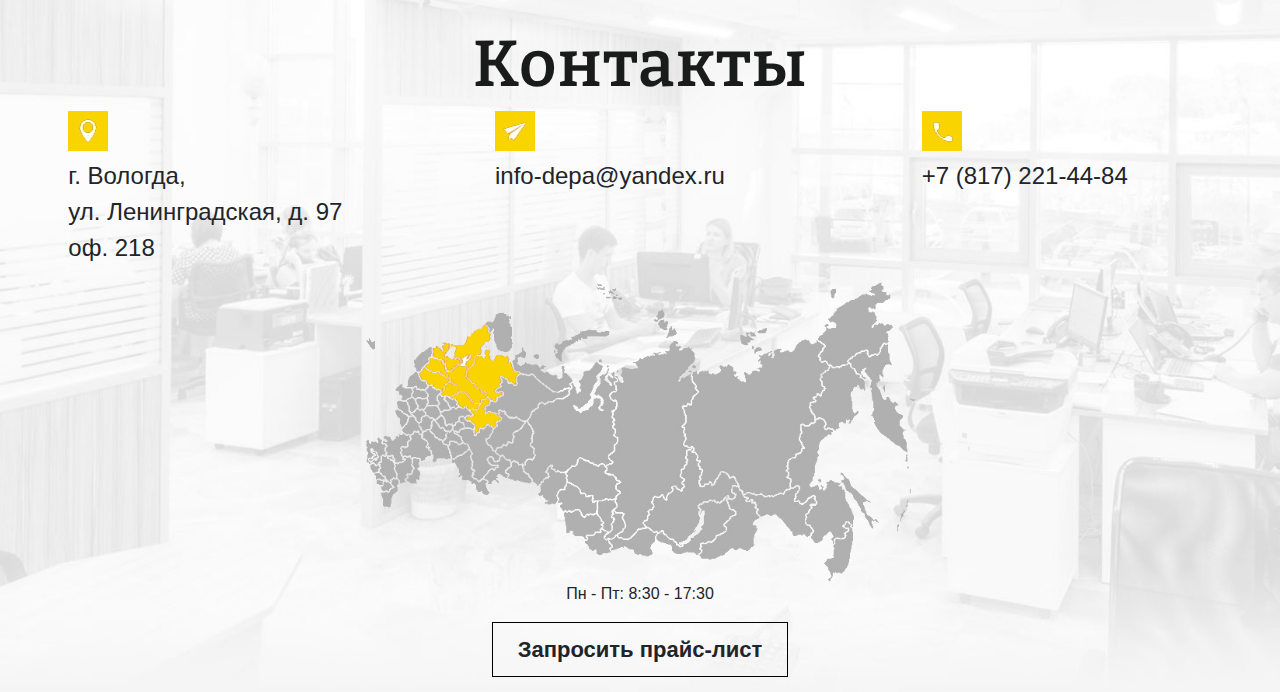
==== commit 552302bc: "fix" ====
--- a/index.html
+++ b/index.html
@@ -7,7 +7,7 @@
     <link rel="stylesheet" href="generalStyle.css">
     <link rel="stylesheet" href="header.css">
     <title>МонтажТехнология</title>
-</head>
+</head> 
 <body>
     
     <div class="leftMenu">
@@ -225,7 +225,7 @@
     <div class="row justify-content-center pb-4">
         <div class="col-lg-6 col-11">
                 <h2 class="section">Мы участвовали в проектах</h2>
-                <p>За годы работы к нам обращались за помощью физические
+                <p class="textSite">За годы работы к нам обращались за помощью физические
                         и юридические лица, среди которых широко известные личности
                         и компании. Мы ценим доверие — это дорогого стоит.</p>
         </div>
--- a/generalStyle.css
+++ b/generalStyle.css
@@ -3,9 +3,10 @@
 .section{
     font-family: 'Bitter';
     color: #1a1b1b;
-    font-size: 55px;
+    font-size: 65px;
     text-align: center;
-    font-weight: 400;
+    font-weight: 600;
+    letter-spacing: 2px;
 }
 @media(max-width: 400px){
     .section{
@@ -29,3 +30,8 @@
     font-family: 'Bitter';
 }
 
+.textSite{
+    font-family: 'Open Sans';
+    font-size: 20px;
+}
+
--- a/header.css
+++ b/header.css
@@ -331,8 +331,13 @@
     }
 }
 .textIco{
+    font-family: 'Roboto Slab';
     font-size: 30px;
     font-weight: 600;
+}
+.textIco + p{
+    font-family: 'Open Sans';
+    font-size: 20px;
 }
 .partner{
     width: 100%;
